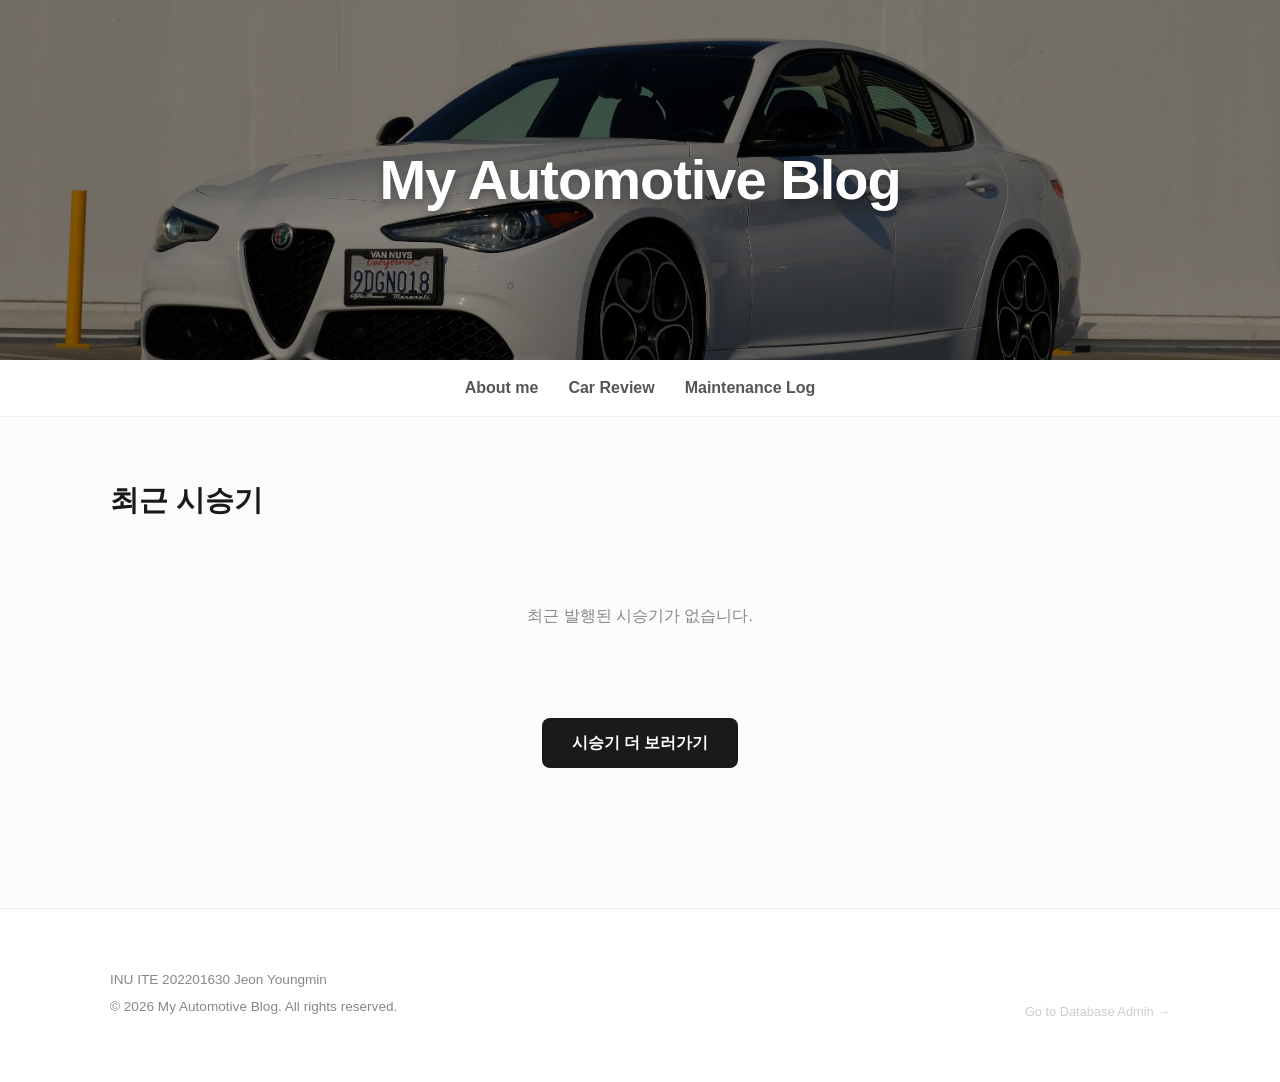
==== index.html @ 6b95f896 "Add files via upload" ====
<!-- /*
 * Name: Youngmin Jeon
 * Date: April 14, 2024
 * Section: IAB 6068
 * This is html for the main page(index)
 */ -->


<!DOCTYPE html>
<html lang="ko">
<head>
    <meta charset="UTF-8">
    <meta name="viewport" content="width=device-width, initial-scale=1.0">
    <title>My Automotive Blog</title>
    <link href="https://fonts.googleapis.com/css2?family=Noto+Sans+KR:wght@400;700&display=swap" rel="stylesheet">
    <link rel="stylesheet" href="common.css?v=1">
    <link rel="stylesheet" href="index.css?v=1">
</head>
<body>

    <header class="hero-section">
        <img src="images/main-car.jpeg" alt="Alfa Romeo Giulia" class="hero-photo">
        
        <div class="hero-text-container">
            <h1>My Automotive Blog</h1>
        </div>
    </header>

    <nav class="main-nav">
        <ul>
            <li><a href="about.html" class="nav-btn">About me</a></li>
            <li><a href="review.html" class="nav-btn">Car Review</a></li>
            <li><a href="maintenance.html" class="nav-btn">Maintenance Log</a></li>
        </ul>
    </nav>

    <main class="content-container">
        <h2 class="section-title">최근 시승기</h2>

        <div id="recent-post-grid" class="post-grid">
            </div>

        <div class="more-btn-container">
            <a href="review.html" class="btn-more">시승기 더 보러가기</a>
        </div>
    </main>
    <script src="index.js?v=1.1"></script>
</body>
<footer class="admin-footer">
    <div class="footer-container">
        <div class="footer-info">
            <p>INU ITE 202201630 Jeon Youngmin</p>
            <p>© 2026 My Automotive Blog. All rights reserved.</p>
        </div>
        <a href="login.html" class="admin-link" target="_blank">Go to Database Admin →</a>
    </div>
</footer>
</html>
---- common.css ----
/*
 * Name: Youngmin Jeon
 * Date: April 14, 2024
 * Section: IAB 6068
 * This is common css for all pages. It includes basic reset, typography, container settings, and footer styles.
 * This file is linked in all html files to ensure consistent styling across the website.
 */

* { margin: 0; padding: 0; box-sizing: border-box; }
body {
    font-family: 'Pretendard', sans-serif;
    line-height: 1.6;
    color: #1a1a1a;
    background-color: #fcfcfc;
}
a { text-decoration: none; color: inherit; }
.container {
    max-width: 1100px;
    margin: 0 auto;
    padding: 0 20px;
}
/* 공통 푸터 설정 */
.admin-footer {
    background: #fff;
    padding: 60px 0;
    border-top: 1px solid #eee;
    margin-top: 80px; /* 메인 콘텐츠와의 간격 확보 */
}

.footer-container {
    max-width: 1100px; /* 메인 콘텐츠 박스 너비와 동일하게 설정 */
    margin: 0 auto;    /* 중앙 정렬 */
    display: flex;
    justify-content: space-between;
    align-items: flex-end;
    padding: 0 20px;   /* 내부 여백 추가 */
}

.footer-info {
    text-align: left;
}

.footer-info p {
    font-size: 0.85rem;
    color: #888;
    margin-bottom: 5px;
}

.admin-link {
    font-size: 0.8rem;
    color: #ccc; /* 아주 연하게 처리해서 튀지 않게 */
    transition: color 0.3s;
}

.admin-link:hover {
    color: #2383e2; /* 호버 시에만 강조 */
}
---- index.css ----
/*
 * Name: Youngmin Jeon
 * Date: April 14, 2024
 * Section: IAB 6068
 * This is css for the index page.
 */

/* =========================================
   1. 히어로 섹션 (Hero Section)
   ========================================= */
.hero-section {
    position: relative;
    width: 100%;
    height: 40vh;
    overflow: hidden;
    display: flex;
    justify-content: center;
    align-items: center;
    background-color: #000;
}

.hero-photo {
    width: 100%;
    height: 100%;
    object-fit: cover;
    object-position: center 70%;
    filter: brightness(0.7);
}

.hero-text-container {
    position: absolute;
    z-index: 2;
    text-align: center;
}

.hero-text-container h1 {
    color: white;
    font-size: 3.5rem;
    font-weight: 800;
    letter-spacing: -1px;
    text-shadow: 0 4px 10px rgba(0,0,0,0.3);
}

/* =========================================
   2. 내비게이션 (Navigation)
   ========================================= */
.main-nav {
    background-color: #fff;
    border-bottom: 1px solid #eee;
    padding: 15px 0;
}

.main-nav ul {
    list-style: none;
    display: flex;
    justify-content: center;
    gap: 30px;
}

.nav-btn {
    font-weight: 700;
    color: #555;
    font-size: 1rem;
    transition: color 0.3s;
}

.nav-btn:hover {
    color: #2383e2;
}

/* =========================================
   3. 메인 콘텐츠 레이아웃
   ========================================= */
.content-container {
    max-width: 1100px;
    margin: 0 auto;
    padding: 60px 20px;
}

.section-title {
    font-size: 1.8rem;
    font-weight: 800;
    margin-bottom: 40px;
    text-align: left;
    color: #1a1a1a;
}

/* =========================================
   4. 포스트 그리드 & 카드 (Post Card)
   ========================================= */
.post-grid {
    display: grid;
    grid-template-columns: repeat(auto-fill, minmax(320px, 1fr));
    gap: 40px;
    margin-bottom: 50px;
}

.post-card {
    background: white;
    border-radius: 16px;
    overflow: hidden;
    box-shadow: 0 10px 30px rgba(0,0,0,0.05);
    border: 1px solid #f0f0f0;
    transition: transform 0.3s ease, box-shadow 0.3s ease;
    display: flex;
    flex-direction: column;
}

.post-card:hover {
    transform: translateY(-8px);
    box-shadow: 0 20px 40px rgba(0,0,0,0.1);
}

/* 카드 헤더 (제목 부분) */
.card-header {
    padding: 20px 25px;
    border-bottom: 1px solid #f9f9f9;
}

.card-header h3 {
    font-size: 1.2rem;
    font-weight: 700;
    color: #111;
}

/* 카드 이미지 영역 (사진 업로드 예정 박스) */
.card-image-placeholder {
    width: 100%;
    height: 200px;
    background-color: #f4f4f4;
    display: flex;
    justify-content: center;
    align-items: center;
    color: #aaa;
    font-size: 0.9rem;
}

/* 카드 콘텐츠 (글 요약 부분) */
.card-content {
    padding: 20px 25px;
    flex-grow: 1;
    color: #666;
    font-size: 0.95rem;
}

/* =========================================
   5. 하단 버튼 및 기타
   ========================================= */
.more-btn-container {
    text-align: center;
    margin-top: 20px;
}

.btn-more {
    display: inline-block;
    padding: 12px 30px;
    background-color: #1a1a1a;
    color: white;
    border-radius: 8px;
    font-weight: 700;
    transition: background 0.3s;
}

.btn-more:hover {
    background-color: #444;
}

/* 1. 카드 그리드 레이아웃 유지 */
.post-grid {
    display: grid;
    grid-template-columns: repeat(3, 1fr); /* 메인에서는 최신 3개이므로 3열 고정 또는 auto-fill */
    gap: 30px;
    margin-top: 40px;
}

/* 2. 카드 디자인: 둥근 모서리 및 호버 효과 추가 */
.post-card {
    background: #fff;
    border: 1px solid #eee;
    border-radius: 12px; /* 둥근 꼭짓점 */
    overflow: hidden;
    transition: all 0.3s ease;
    cursor: pointer;
}

.post-card:hover {
    transform: translateY(-5px);
    box-shadow: 0 10px 20px rgba(0,0,0,0.08);
}

/* 3. 이미지 영역 및 플레이스홀더 스타일 (필수) */
.card-image-container {
    width: 100%;
    height: 200px;
    background-color: #f5f5f5; /* 사진 없을 때 배경색 */
    display: flex;
    align-items: center;
    justify-content: center;
}

.card-image-container img {
    width: 100%;
    height: 100%;
    object-fit: cover;
}

/* "사진 없음" 텍스트 스타일 */
.no-image-placeholder {
    font-size: 0.9rem;
    color: #aaa;
    font-weight: 500;
}

/* 4. 카드 내 텍스트 및 메타 정보 스타일 */
.card-content {
    padding: 20px;
}

.card-meta {
    display: flex;
    gap: 10px;
    font-size: 0.85rem;
    color: #2383e2; /* 브랜드 강조 색상 */
    font-weight: 600;
    margin-bottom: 10px;
}

.card-title {
    font-size: 1.1rem;
    font-weight: 700;
    color: #1a1a1a;
    line-height: 1.4;
}
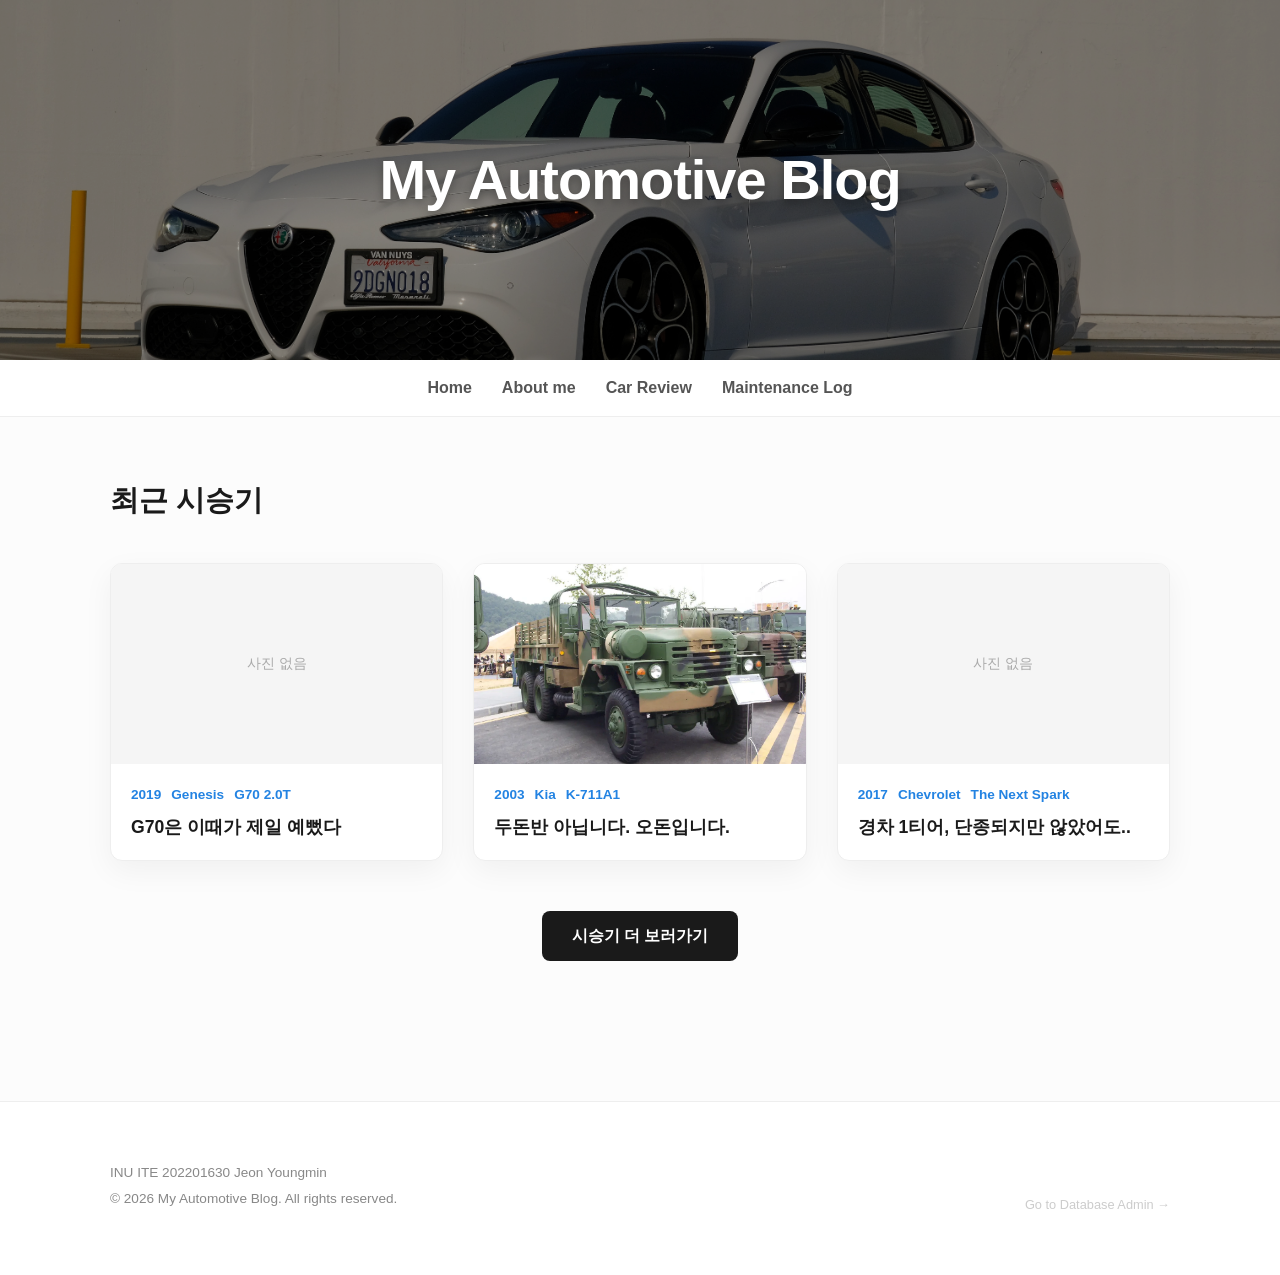
==== commit 405b9aba: "Add files via upload" ====
--- a/index.html
+++ b/index.html
@@ -28,6 +28,7 @@
 
     <nav class="main-nav">
         <ul>
+            <li><a href="index.html" class="nav-btn active">Home</a></li>
             <li><a href="about.html" class="nav-btn">About me</a></li>
             <li><a href="review.html" class="nav-btn">Car Review</a></li>
             <li><a href="maintenance.html" class="nav-btn">Maintenance Log</a></li>
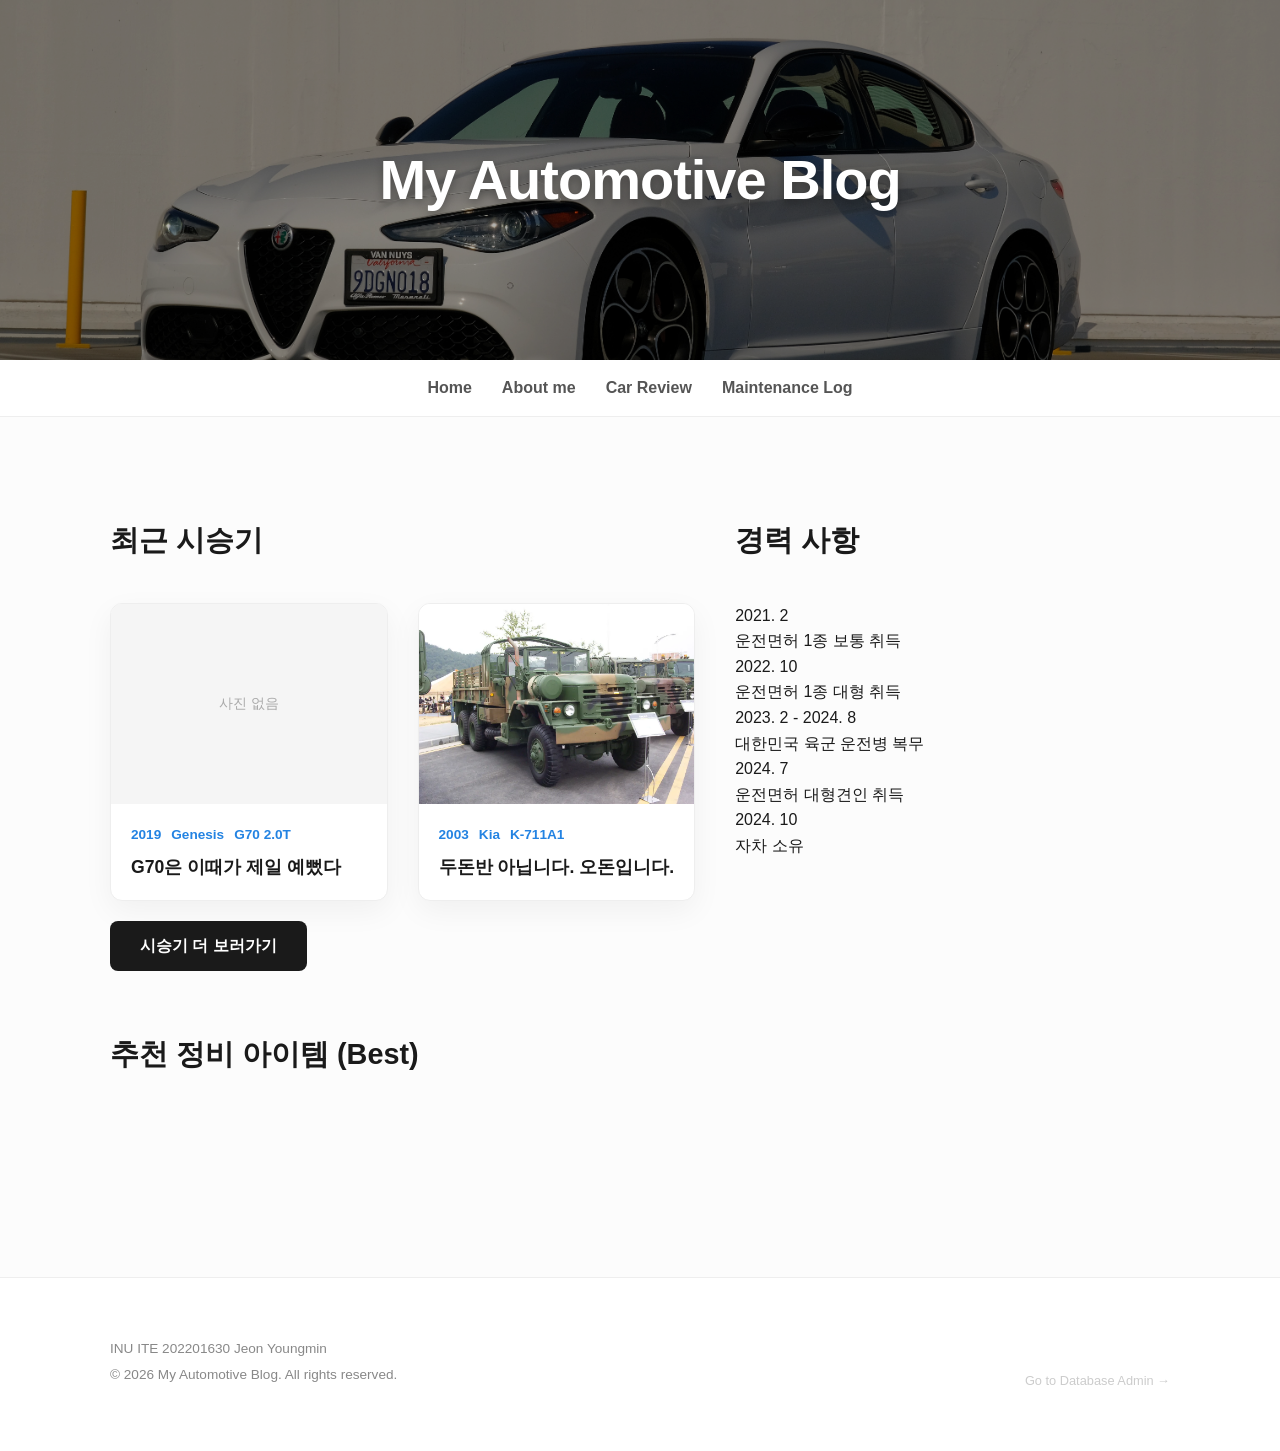
==== commit 525583a1: "Add files via upload" ====
--- a/index.html
+++ b/index.html
@@ -36,15 +36,25 @@
     </nav>
 
     <main class="content-container">
-        <h2 class="section-title">최근 시승기</h2>
-
-        <div id="recent-post-grid" class="post-grid">
+    <div class="about-layout"> <section class="about-main-content">
+            <h2 class="section-title">최근 시승기</h2>
+            <div id="recent-post-grid" class="post-grid">
+                </div>
+            <div class="more-btn-container" style="text-align: left; margin-bottom: 60px;">
+                <a href="review.html" class="btn-more">시승기 더 보러가기</a>
             </div>
 
-        <div class="more-btn-container">
-            <a href="review.html" class="btn-more">시승기 더 보러가기</a>
-        </div>
-    </main>
+            <h2 class="section-title">추천 정비 아이템 (Best)</h2>
+            <div id="best-items-container" class="post-grid">
+                </div>
+        </section>
+
+        <aside class="about-sidebar">
+            <h2 class="section-title">경력 사항</h2>
+        </aside>
+
+    </div>
+</main>
     <script src="index.js?v=1.1"></script>
 </body>
 <footer class="admin-footer">
--- a/index.css
+++ b/index.css
@@ -230,4 +230,24 @@
     font-weight: 700;
     color: #1a1a1a;
     line-height: 1.4;
+}
+
+/* index.css 하단에 추가 또는 수정 */
+.about-layout {
+    display: flex;
+    gap: 40px;
+    margin-top: 40px;
+}
+
+/* 왼쪽 섹션 안의 그리드를 2열로 조정 */
+.about-main-content .post-grid {
+    grid-template-columns: repeat(2, 1fr); 
+    margin-bottom: 20px;
+}
+
+/* 모바일 대응 (반응형) */
+@media (max-width: 992px) {
+    .about-layout {
+        flex-direction: column;
+    }
 }
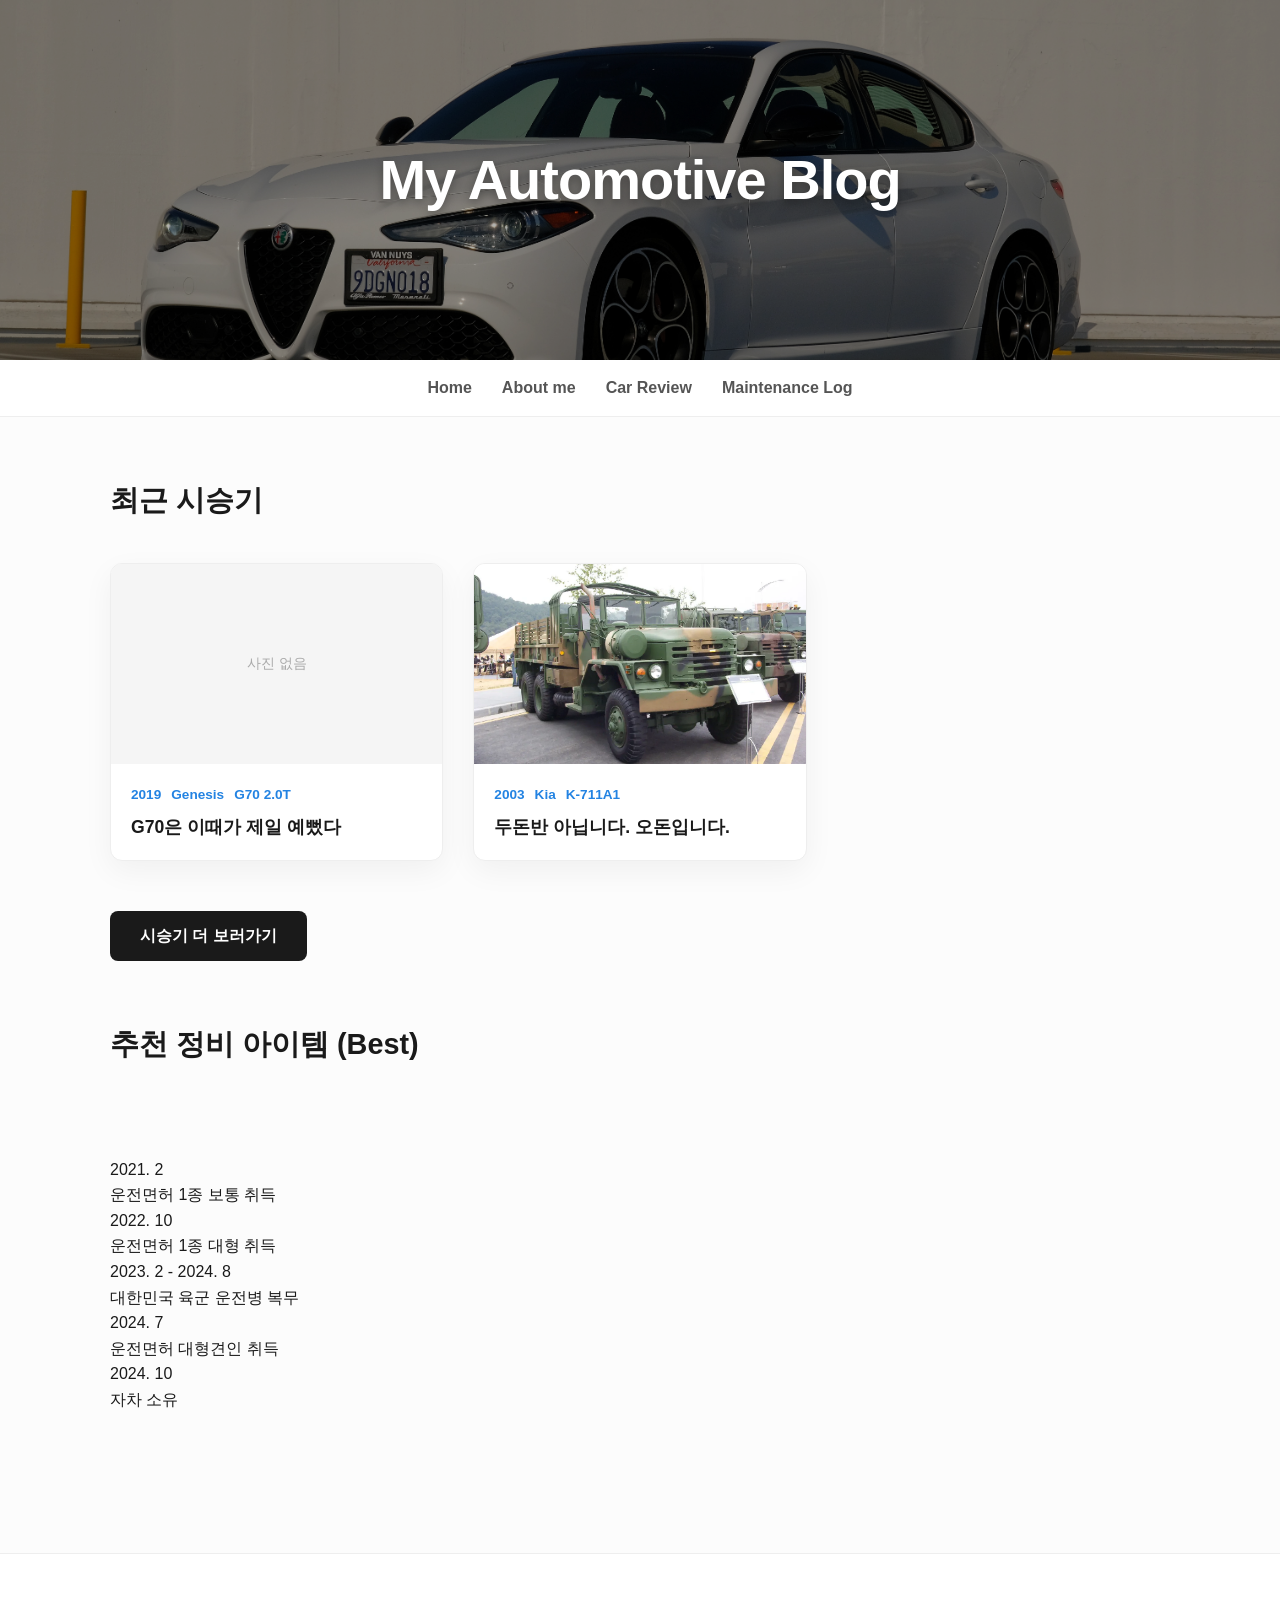
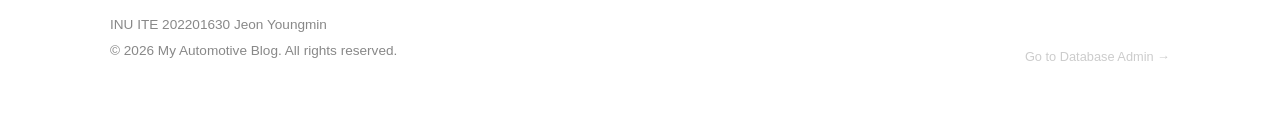
==== commit 0e608db4: "Add files via upload" ====
--- a/index.html
+++ b/index.html
@@ -50,7 +50,9 @@
         </section>
 
         <aside class="about-sidebar">
-            <h2 class="section-title">경력 사항</h2>
+            <div id="sidebar-career-container">
+                <h2 class="section-title">경력 사항</h2>
+            </div>
         </aside>
 
     </div>
--- a/index.css
+++ b/index.css
@@ -233,21 +233,53 @@
 }
 
 /* index.css 하단에 추가 또는 수정 */
-.about-layout {
-    display: flex;
+/* 8:2 레이아웃 설정 */
+.index-layout {
+    display: grid;
+    grid-template-columns: 8fr 2fr; /* 8:2 비율 */
     gap: 40px;
     margin-top: 40px;
 }
 
-/* 왼쪽 섹션 안의 그리드를 2열로 조정 */
-.about-main-content .post-grid {
-    grid-template-columns: repeat(2, 1fr); 
-    margin-bottom: 20px;
-}
-
-/* 모바일 대응 (반응형) */
+/* 사이드바 약력 박스 스타일 (About 페이지 스타일 계승) */
+.index-sidebar .career-list {
+    display: flex;
+    flex-direction: column;
+    gap: 15px;
+}
+
+/* 둥근 박스 처리 */
+.index-sidebar .career-item {
+    background: #f8f9fa;
+    padding: 15px;
+    border-radius: 12px; /* 둥근 박스 */
+    border: 1px solid #eee;
+    transition: transform 0.2s;
+}
+
+.index-sidebar .career-item:hover {
+    transform: translateY(-3px);
+    box-shadow: 0 4px 12px rgba(0,0,0,0.05);
+}
+
+.index-sidebar .career-date {
+    display: block;
+    font-size: 0.8rem;
+    color: #2383e2;
+    font-weight: bold;
+    margin-bottom: 5px;
+}
+
+.index-sidebar .career-desc {
+    font-size: 0.85rem;
+    color: #333;
+    margin: 0;
+    line-height: 1.4;
+}
+
+/* 모바일 대응 */
 @media (max-width: 992px) {
-    .about-layout {
-        flex-direction: column;
+    .index-layout {
+        grid-template-columns: 1fr;
     }
 }
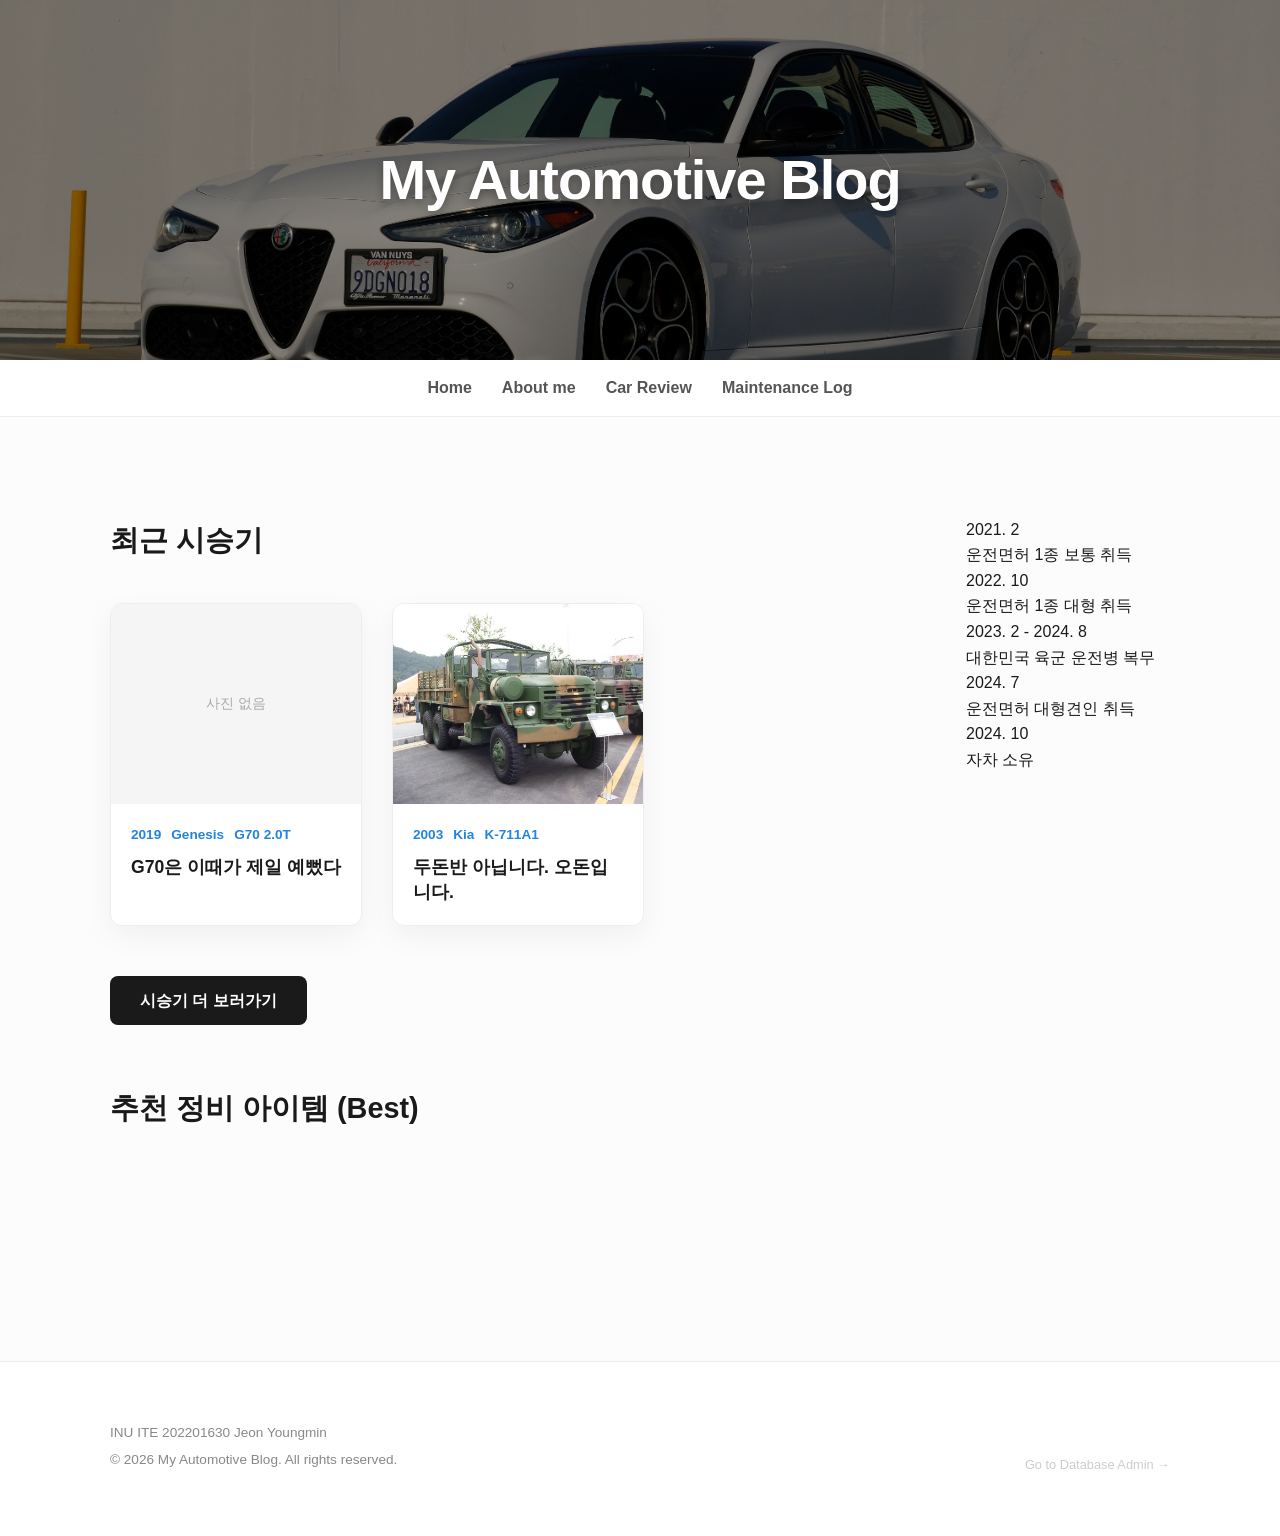
==== commit 28a48046: "Add files via upload" ====
--- a/index.html
+++ b/index.html
@@ -36,27 +36,28 @@
     </nav>
 
     <main class="content-container">
-    <div class="about-layout"> <section class="about-main-content">
-            <h2 class="section-title">최근 시승기</h2>
-            <div id="recent-post-grid" class="post-grid">
+        <div class="index-layout">
+            <section class="about-main-content">
+                <h2 class="section-title">최근 시승기</h2>
+                <div id="recent-post-grid" class="post-grid">
+                    </div>
+                <div class="more-btn-container" style="text-align: left; margin-bottom: 60px;">
+                    <a href="review.html" class="btn-more">시승기 더 보러가기</a>
                 </div>
-            <div class="more-btn-container" style="text-align: left; margin-bottom: 60px;">
-                <a href="review.html" class="btn-more">시승기 더 보러가기</a>
-            </div>
 
-            <h2 class="section-title">추천 정비 아이템 (Best)</h2>
-            <div id="best-items-container" class="post-grid">
+                <h2 class="section-title">추천 정비 아이템 (Best)</h2>
+                <div id="best-items-container" class="post-grid">
+                    </div>
+            </section>
+
+            <aside class="about-sidebar">
+                <div id="sidebar-career-container">
+                    <h2 class="section-title">경력 사항</h2>
                 </div>
-        </section>
+            </aside>
+        </div>
+    </main>
 
-        <aside class="about-sidebar">
-            <div id="sidebar-career-container">
-                <h2 class="section-title">경력 사항</h2>
-            </div>
-        </aside>
-
-    </div>
-</main>
     <script src="index.js?v=1.1"></script>
 </body>
 <footer class="admin-footer">
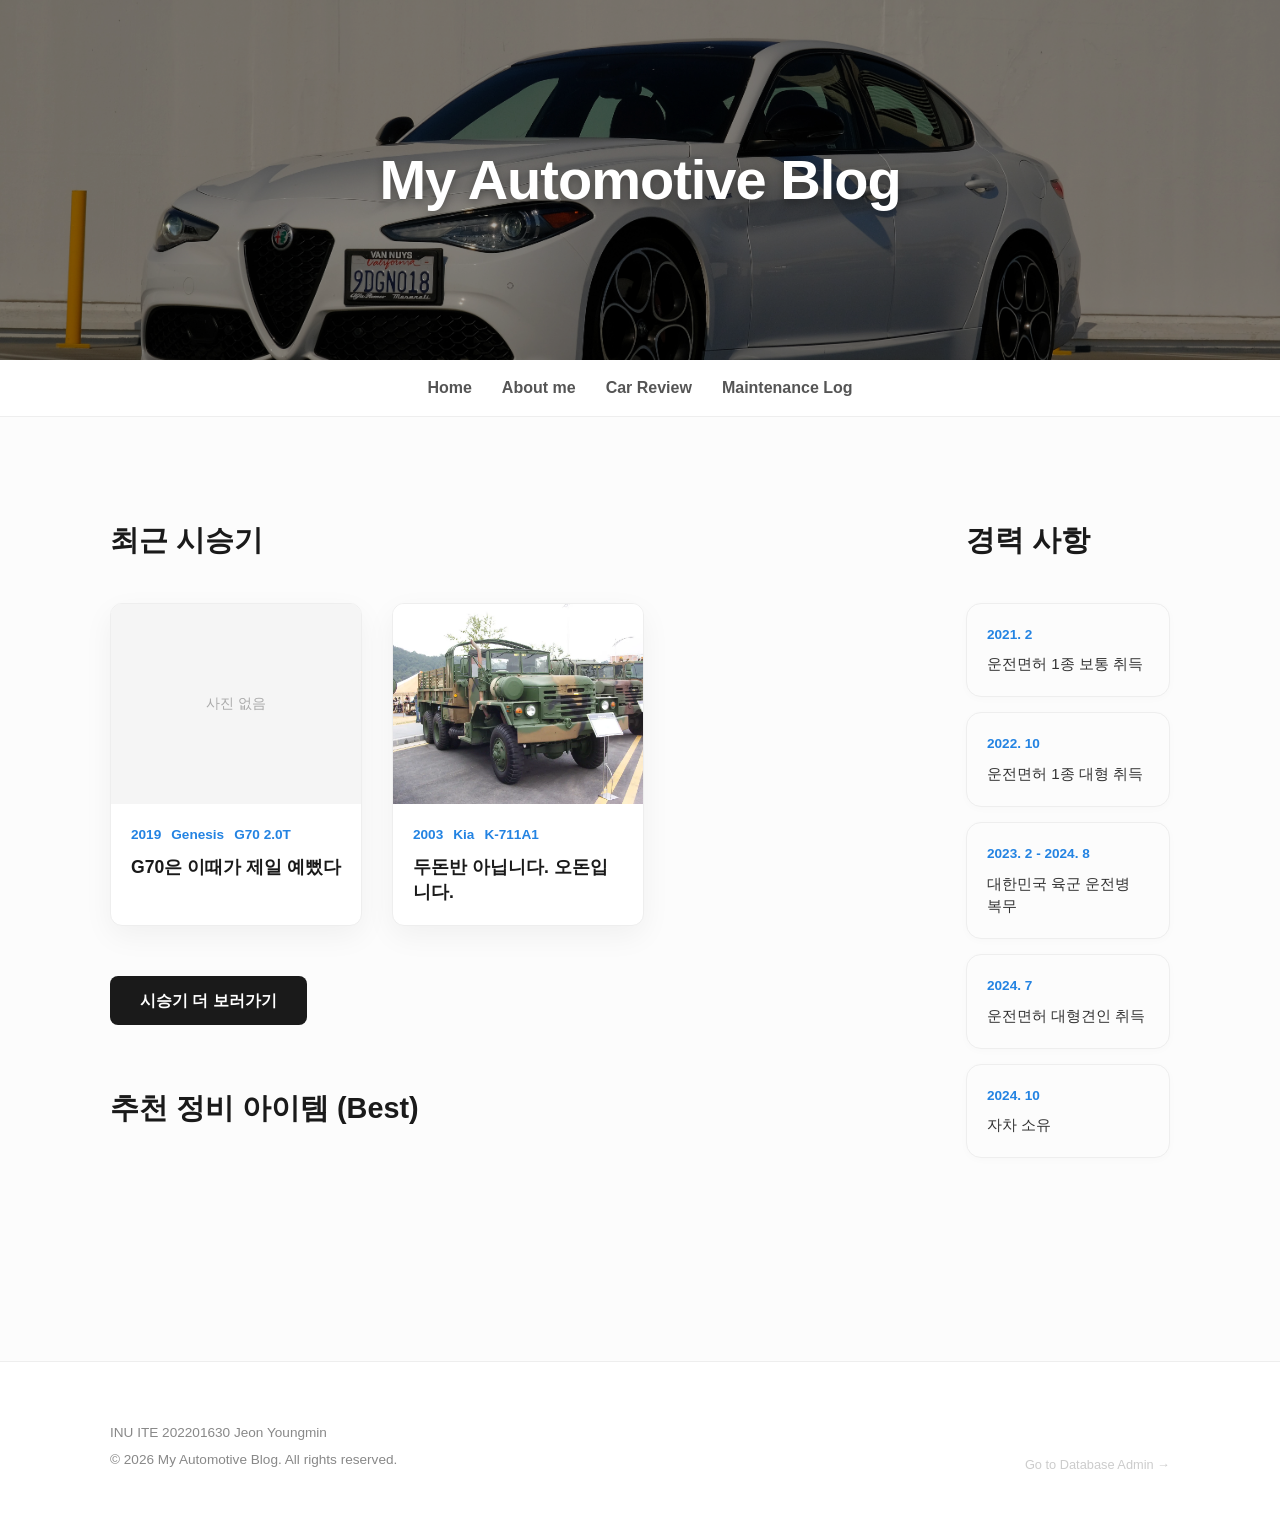
==== commit 74b94301: "Add files via upload" ====
--- a/index.html
+++ b/index.html
@@ -50,7 +50,7 @@
                     </div>
             </section>
 
-            <aside class="about-sidebar">
+            <aside class="index-sidebar about-sidebar">
                 <div id="sidebar-career-container">
                     <h2 class="section-title">경력 사항</h2>
                 </div>
--- a/index.css
+++ b/index.css
@@ -232,54 +232,53 @@
     line-height: 1.4;
 }
 
-/* index.css 하단에 추가 또는 수정 */
-/* 8:2 레이아웃 설정 */
+/* index.css 하단 수정 */
+
+/* 8:2 레이아웃 확정 */
 .index-layout {
     display: grid;
-    grid-template-columns: 8fr 2fr; /* 8:2 비율 */
+    grid-template-columns: 8fr 2fr;
     gap: 40px;
     margin-top: 40px;
 }
 
-/* 사이드바 약력 박스 스타일 (About 페이지 스타일 계승) */
-.index-sidebar .career-list {
+/* 사이드바 박스 스타일 강제 적용 */
+.index-sidebar .career-list, 
+.about-sidebar .career-list {
     display: flex;
     flex-direction: column;
     gap: 15px;
-}
-
-/* 둥근 박스 처리 */
-.index-sidebar .career-item {
-    background: #f8f9fa;
-    padding: 15px;
-    border-radius: 12px; /* 둥근 박스 */
+    margin-top: 20px;
+}
+
+/* [중요] About 페이지와 동일한 둥근 박스 스타일 */
+.career-item {
+    background: #fcfcfc; /* about.html의 사이드바 배경색 */
+    padding: 20px;
+    border-radius: 15px; /* 둥근 박스 */
     border: 1px solid #eee;
-    transition: transform 0.2s;
-}
-
-.index-sidebar .career-item:hover {
+    transition: all 0.3s ease;
+    box-shadow: 0 2px 8px rgba(0,0,0,0.02);
+}
+
+.career-item:hover {
     transform: translateY(-3px);
-    box-shadow: 0 4px 12px rgba(0,0,0,0.05);
-}
-
-.index-sidebar .career-date {
+    box-shadow: 0 8px 15px rgba(0,0,0,0.05);
+    border-color: #2383e2;
+}
+
+.career-date {
     display: block;
-    font-size: 0.8rem;
+    font-size: 0.85rem;
     color: #2383e2;
-    font-weight: bold;
-    margin-bottom: 5px;
-}
-
-.index-sidebar .career-desc {
-    font-size: 0.85rem;
+    font-weight: 800; /* 더 두껍게 */
+    margin-bottom: 8px;
+}
+
+.career-desc {
+    font-size: 0.95rem;
     color: #333;
+    font-weight: 500;
     margin: 0;
-    line-height: 1.4;
-}
-
-/* 모바일 대응 */
-@media (max-width: 992px) {
-    .index-layout {
-        grid-template-columns: 1fr;
-    }
+    line-height: 1.5;
 }
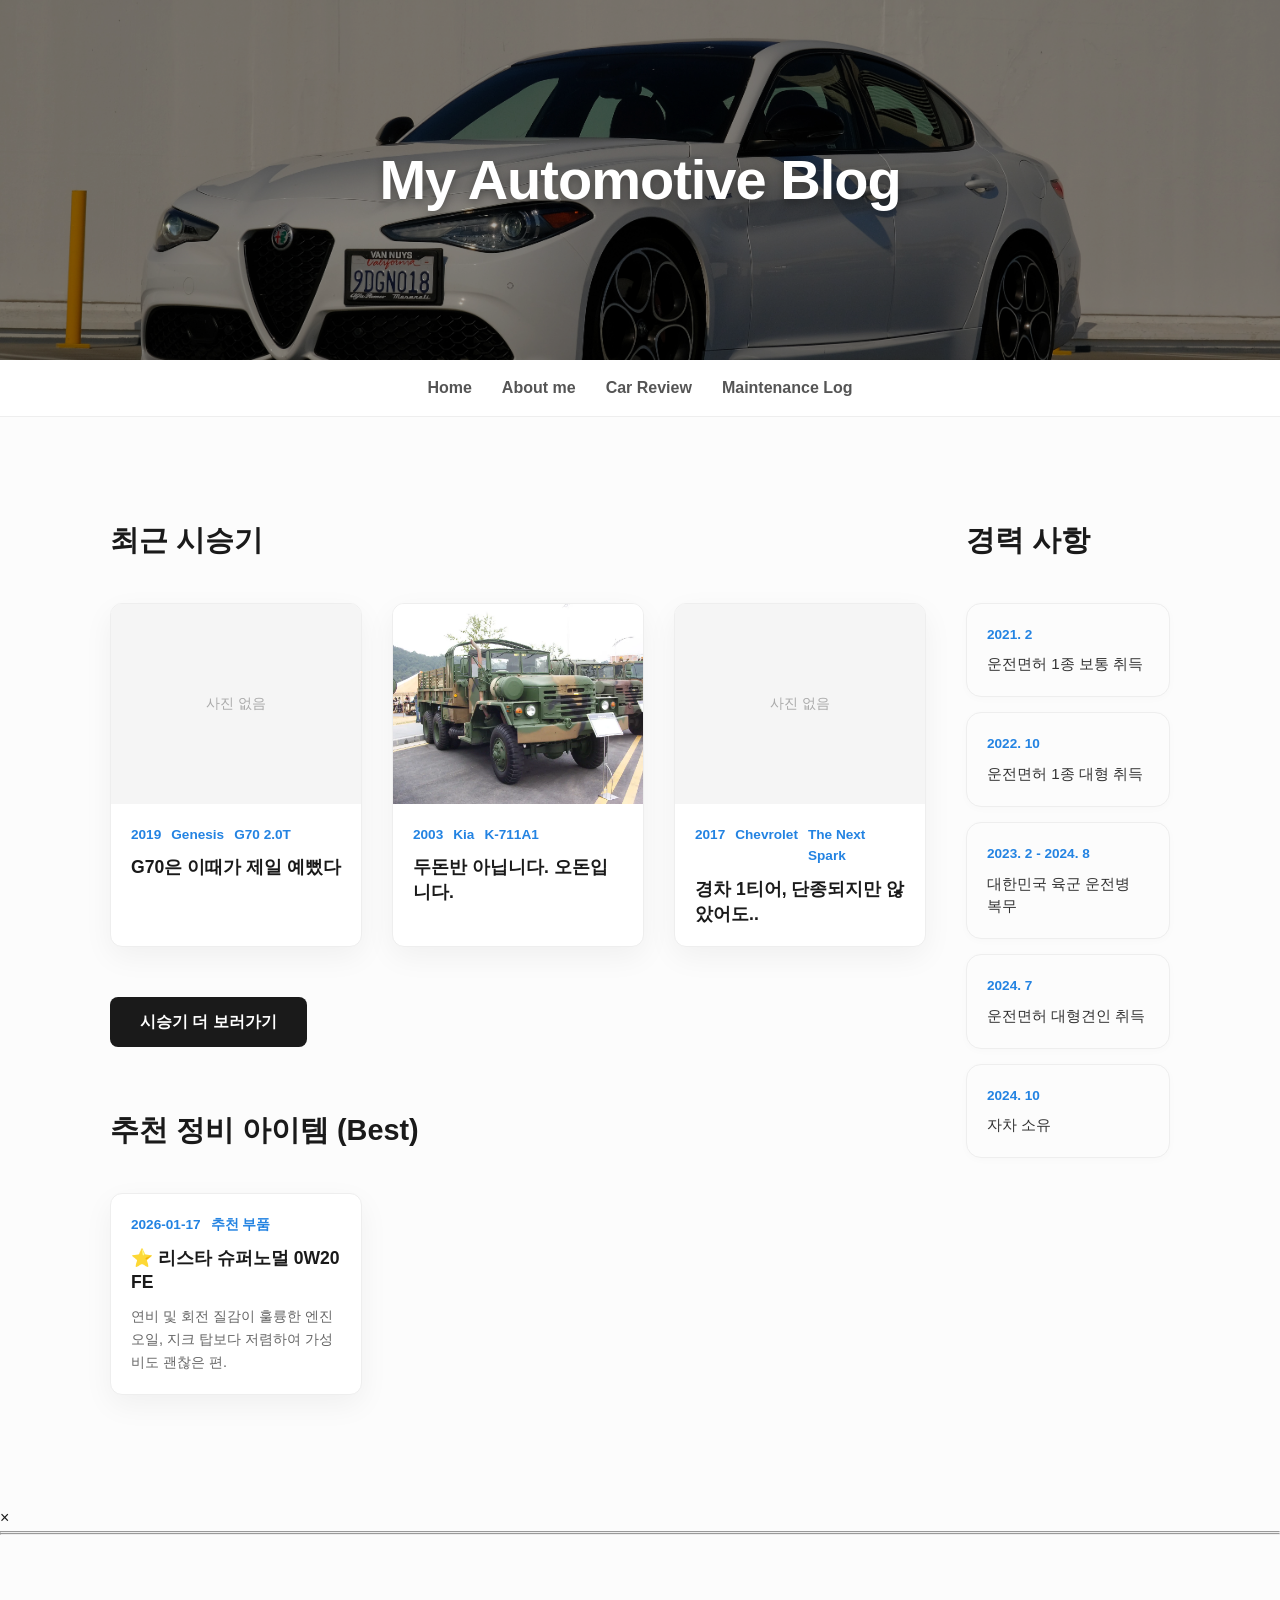
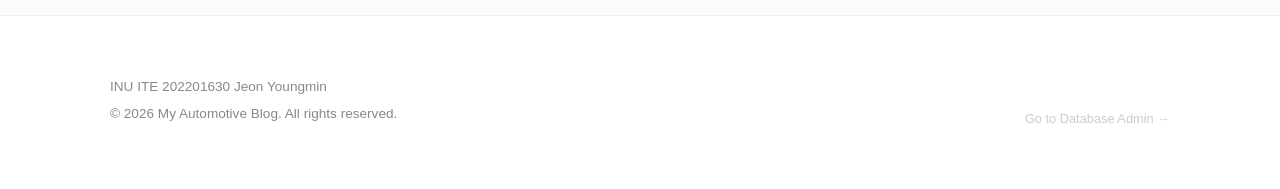
==== commit c56f74f0: "Add files via upload" ====
--- a/index.html
+++ b/index.html
@@ -58,6 +58,19 @@
         </div>
     </main>
 
+    <div id="maint-modal" class="modal">
+        <div class="modal-content">
+            <span class="close-btn" onclick="closeMaintModal()">&times;</span>
+            <h2 id="modal-item-title"></h2>
+            <div id="modal-item-info"></div>
+            <hr>
+            <div id="modal-item-review"></div>
+            <hr>
+            <div id="shopping-result-container"></div>
+        </div>
+    </div>
+
+    <script src="maintenance.js?v=1.1"></script>
     <script src="index.js?v=1.1"></script>
 </body>
 <footer class="admin-footer">
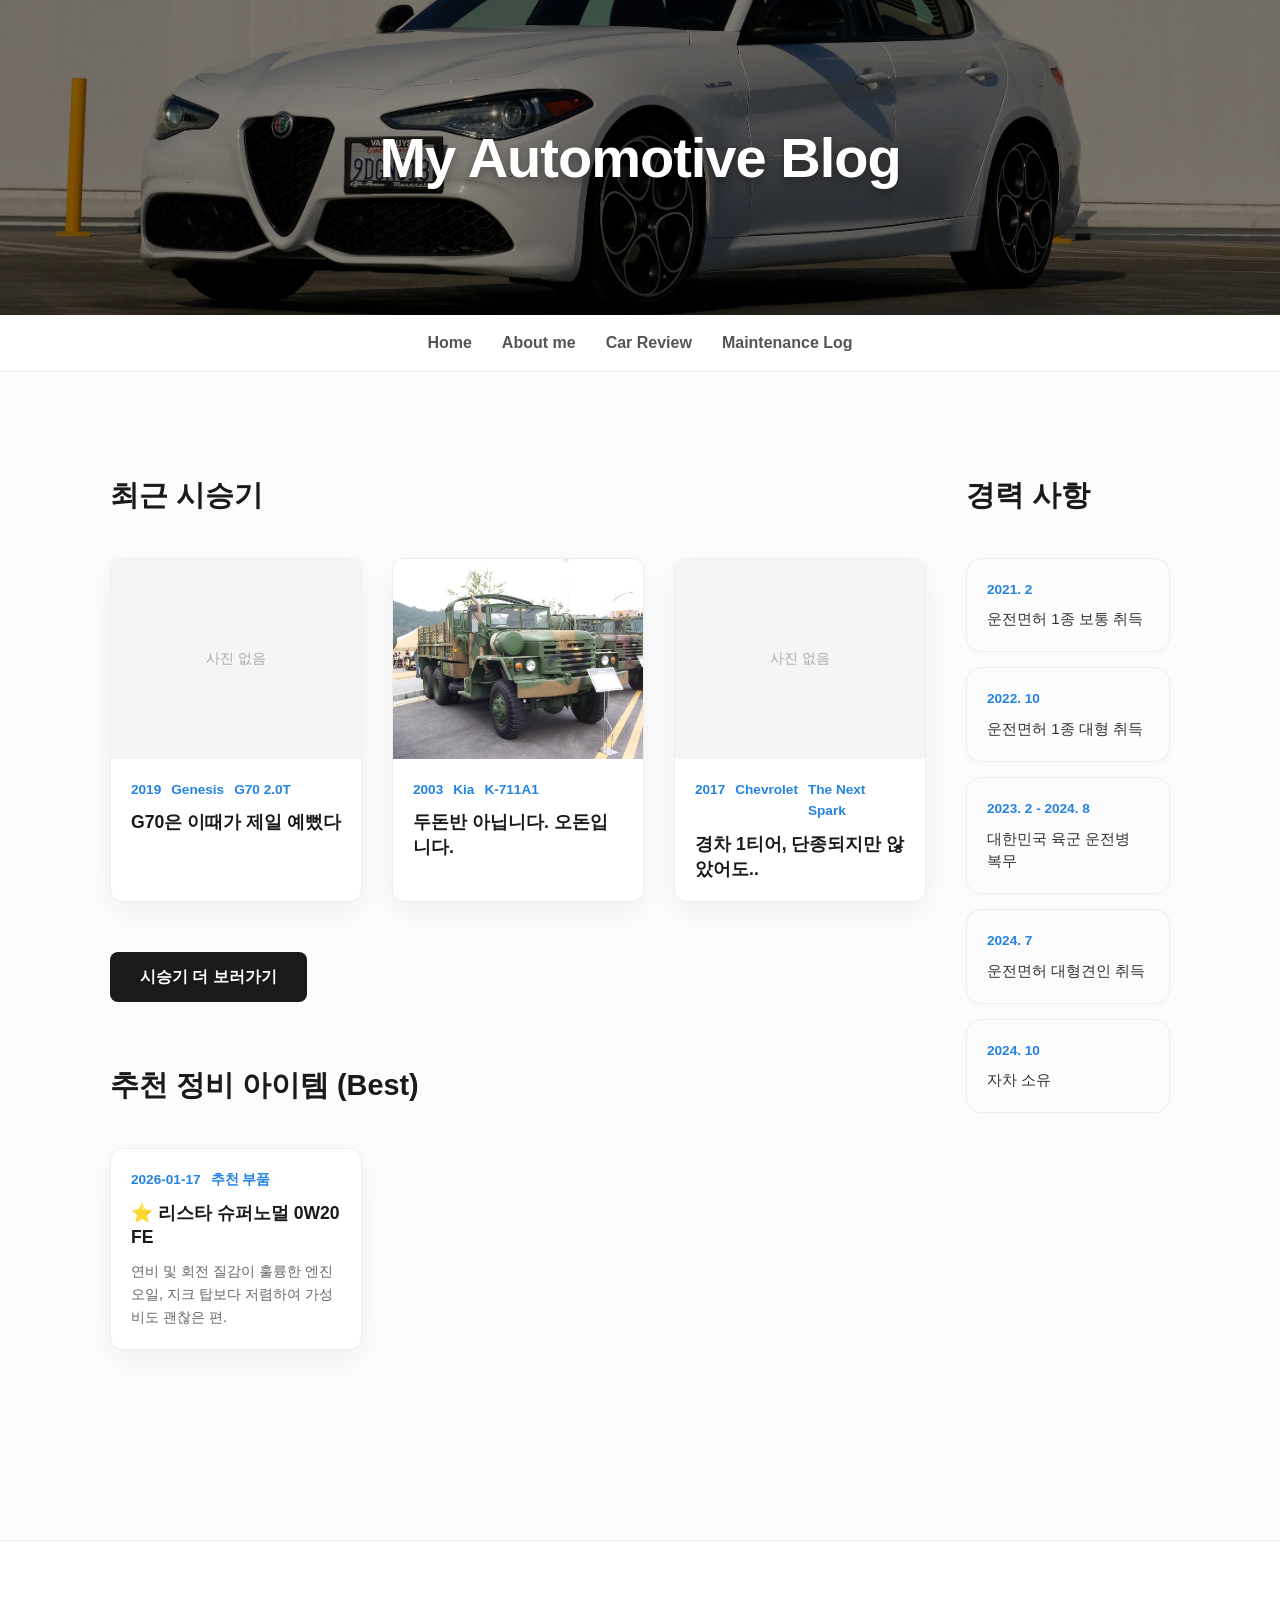
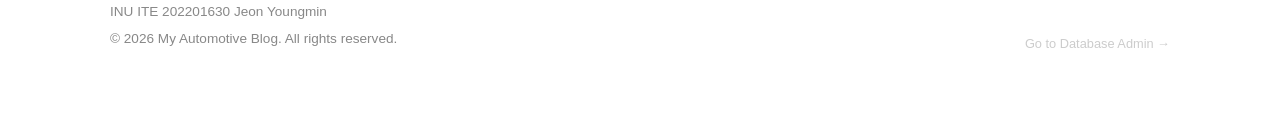
==== commit 09e236e5: "Add files via upload" ====
--- a/index.html
+++ b/index.html
@@ -15,6 +15,7 @@
     <link href="https://fonts.googleapis.com/css2?family=Noto+Sans+KR:wght@400;700&display=swap" rel="stylesheet">
     <link rel="stylesheet" href="common.css?v=1">
     <link rel="stylesheet" href="index.css?v=1">
+    <link rel="stylesheet" href="maintenance.css?v=1.1">
 </head>
 <body>
 
@@ -58,15 +59,24 @@
         </div>
     </main>
 
-    <div id="maint-modal" class="modal">
-        <div class="modal-content">
-            <span class="close-btn" onclick="closeMaintModal()">&times;</span>
-            <h2 id="modal-item-title"></h2>
-            <div id="modal-item-info"></div>
-            <hr>
-            <div id="modal-item-review"></div>
-            <hr>
-            <div id="shopping-result-container"></div>
+    <div id="maint-detail-modal" class="modal-overlay" style="display: none;">
+        <div class="maint-modal-content">
+            <button class="close-modal" onclick="closeMaintModal()">×</button>
+            
+            <div class="modal-section user-review-section">
+                <h3 id="modal-item-name">정비 항목 이름</h3>
+                <div id="modal-star-rating" class="display-stars">⭐⭐⭐⭐⭐</div>
+                <p id="modal-user-review" class="review-text">"여기에 사용자가 작성한 한 줄 리뷰가 나옵니다."</p>
+            </div>
+
+            <hr class="modal-divider">
+
+            <div class="modal-section shopping-section">
+                <h4>🛒 네이버 쇼핑 최저가 정보</h4>
+                <div id="shopping-result-container">
+                    <p class="api-placeholder">쇼핑 정보를 불러오는 중입니다...</p>
+                </div>
+            </div>
         </div>
     </div>
 
--- a/maintenance.css
+++ b/maintenance.css
@@ -0,0 +1,173 @@
+/*
+ * Name: Youngmin Jeon
+ * Date: April 14, 2024
+ * Section: IAB 6068
+ * This is css for the maintenance log page.
+ */
+
+/* 히어로 높이를 인덱스 페이지보다는 좁게 해서 내용들이 보이게 설정 */
+.hero-section {
+    position: relative;
+    width: 100%;
+    height: 35vh; /* 세부 페이지들은 조금 높게 설정하기 */
+    overflow: hidden;
+}
+
+.hero-photo {
+    width: 100%;
+    height: 100%;
+    object-fit: cover;
+
+    object-position: center 85%
+}
+
+.hero-text-container {
+    position: absolute;
+    top: 50%; left: 50%;
+    transform: translate(-50%, -50%);
+    color: white;
+    text-shadow: 0 2px 10px rgba(0,0,0,0.5);
+}
+
+.hero-text-container h1 {
+    font-size: 3.5rem;            /* index.css와 동일하게 맞춤 */
+    font-weight: 800;             /* 더 두껍게 */
+    letter-spacing: -1px;         /* 자간 조절 */
+    text-shadow: 0 4px 10px rgba(0,0,0,0.3); /* 그림자 효과 동일하게 적용 */
+}
+
+/* Notion Style Table Extension */
+.maintenance-header {
+    display: flex;
+    justify-content: space-between;
+    align-items: flex-end;
+    margin-bottom: 25px;
+}
+
+.maintenance-summary {
+    font-size: 1.15rem;
+    font-weight: 700;
+    color: #2383e2;
+}
+
+.notion-table {
+    width: 100%;
+    border-collapse: collapse;
+    background: white;
+    border: 1px solid #eee;
+    border-radius: 12px;
+    overflow: hidden;
+}
+
+.notion-table th {
+    background: #f9f9f9;
+    padding: 15px 12px;
+    font-size: 0.85rem;
+    color: #777;
+    text-align: left;
+    border-bottom: 2px solid #eee;
+}
+
+.notion-table td {
+    padding: 15px 12px;
+    border-bottom: 1px solid #eee;
+    font-size: 0.95rem;
+    vertical-align: middle;
+}
+
+/* Category Badges */
+.badge {
+    padding: 4px 10px;
+    border-radius: 5px;
+    font-size: 0.8rem;
+    font-weight: 700;
+    display: inline-block;
+}
+
+.category-oil { background: #eef6ff; color: #1976d2; }    /* 파랑: 오일 */
+.category-part { background: #fff8e1; color: #f9a825; }   /* 노랑: 소모품 */
+.category-repair { background: #fff1f0; color: #ff4d4f; } /* 빨강: 수리 */
+.category-wash { background: #f6ffed; color: #52c41a; }   /* 초록: 세차 */
+
+/* Clickable Item Style */
+.clickable-item {
+    color: #1a1a1a;
+    font-weight: 700;
+    cursor: pointer;
+    text-decoration: underline;
+    text-decoration-color: #eee;
+    transition: all 0.2s;
+}
+
+.clickable-item:hover {
+    color: #2383e2;
+    text-decoration-color: #2383e2;
+    background: #f0f7ff;
+}
+
+.cost-text {
+    font-weight: 700;
+    text-align: right;
+    display: block;
+}
+
+/* 모달 오버레이 */
+.modal-overlay {
+    position: fixed;
+    top: 0; left: 0; width: 100%; height: 100%;
+    background: rgba(0,0,0,0.6);
+    backdrop-filter: blur(4px);
+    display: flex; justify-content: center; align-items: center;
+    z-index: 1000;
+}
+
+.maint-modal-content {
+    background: white;
+    width: 90%; max-width: 500px;
+    padding: 35px;
+    border-radius: 20px;
+    position: relative;
+    box-shadow: 0 20px 50px rgba(0,0,0,0.15);
+}
+
+.close-modal {
+    position: absolute; top: 20px; right: 20px;
+    background: none; border: none; font-size: 2rem; color: #ccc; cursor: pointer;
+}
+
+.modal-section h3 {
+    font-size: 1.5rem;
+    margin-bottom: 10px;
+}
+
+.display-stars {
+    font-size: 1.3rem;
+    color: #ffca28;
+    margin-bottom: 15px;
+}
+
+.review-text {
+    color: #555;
+    line-height: 1.6;
+    background: #f9f9f9;
+    padding: 15px;
+    border-radius: 10px;
+}
+
+.modal-divider {
+    border: 0;
+    border-top: 1px solid #eee;
+    margin: 25px 0;
+}
+
+.shopping-section h4 {
+    font-size: 1rem;
+    color: #888;
+    margin-bottom: 15px;
+}
+
+.api-placeholder {
+    text-align: center;
+    color: #bbb;
+    padding: 20px 0;
+}
